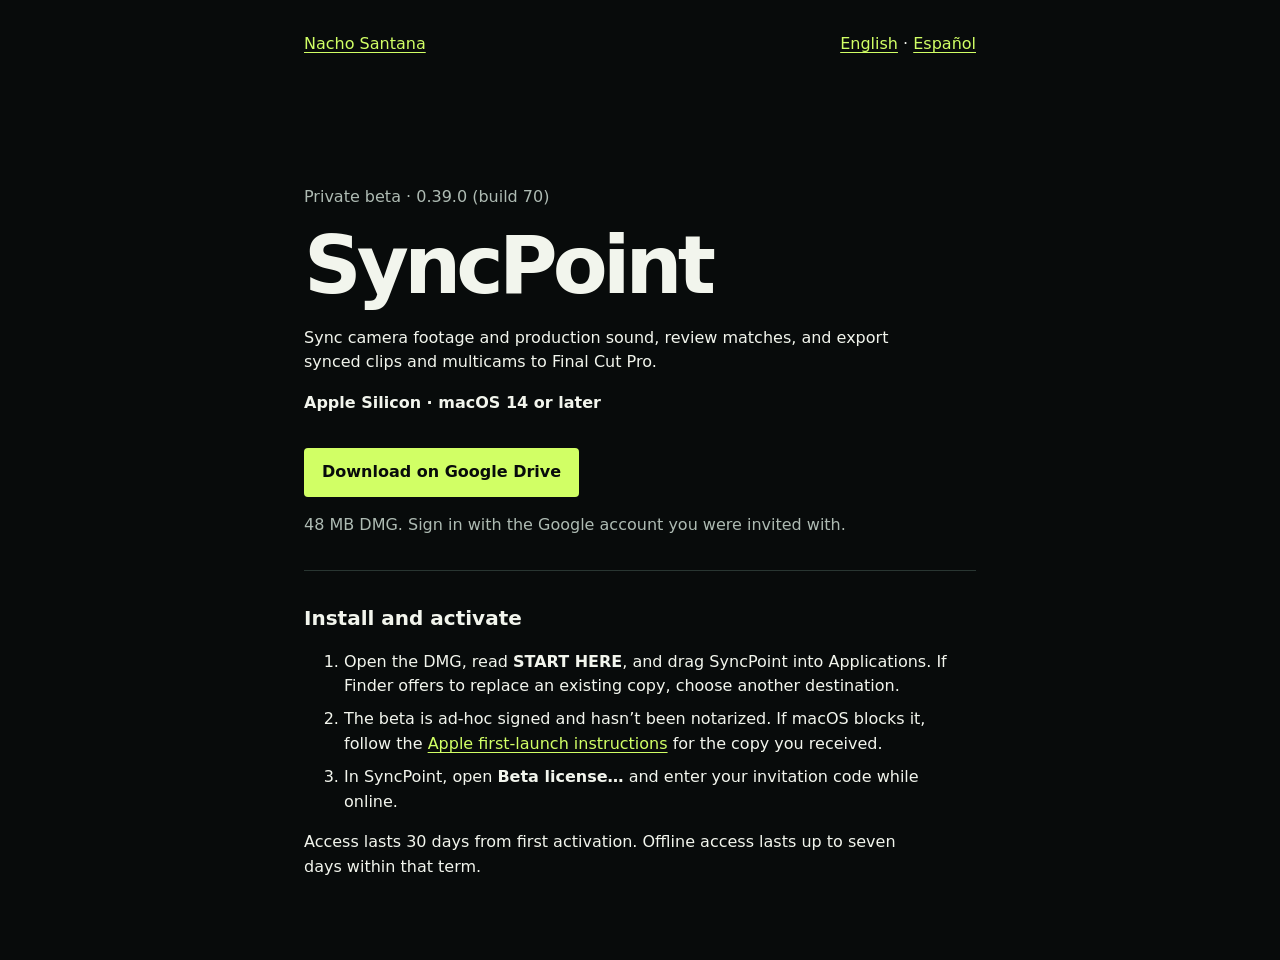
==== syncpoint/index.html @ afa79b9b "Add restricted SyncPoint beta download page" ====
<!doctype html>
<html lang="en">
<head>
  <meta charset="utf-8">
  <meta name="viewport" content="width=device-width, initial-scale=1">
  <meta name="robots" content="noindex">
  <meta name="theme-color" content="#080b0b">
  <meta name="description" content="Download and activate the SyncPoint private beta for Apple Silicon Macs.">
  <title>SyncPoint private beta · Nacho Santana</title>
  <link rel="icon" href="/assets/favicon.svg?v=2" type="image/svg+xml">
  <style>
    :root { color-scheme: dark; font-family: system-ui, sans-serif; background: #080b0b; color: #f2f5ed; }
    body { margin: 0; padding: 2rem clamp(1.25rem, 6vw, 4rem); line-height: 1.55; }
    header, main { max-width: 42rem; margin-inline: auto; }
    header { display: flex; flex-wrap: wrap; justify-content: space-between; gap: .75rem 1.5rem; }
    main { margin-block: clamp(3rem, 12vw, 8rem) 3rem; }
    h1 { font-size: clamp(2.7rem, 10vw, 5rem); line-height: 1; letter-spacing: -.06em; margin: .5rem 0 1.25rem; }
    h2 { font-size: 1.25rem; margin: 2rem 0 .5rem; }
    p, ol { max-width: 60ch; }
    li + li { margin-top: .5rem; }
    .muted { color: #aebbb3; }
    .button { display: inline-block; margin-top: 1rem; padding: .75rem 1.125rem; border-radius: .25rem; background: #d1ff65; color: #080b0b; font-weight: 700; text-decoration: none; }
    a { color: #d1ff65; text-underline-offset: .2em; }
    a:focus-visible { outline: 2px solid #f2f5ed; outline-offset: 5px; }
    .install { margin-top: 2rem; border-top: 1px solid #293632; }
    [hidden] { display: none !important; }
  </style>
</head>
<body>
  <header>
    <a href="/">Nacho Santana</a>
    <nav aria-label="Language"><a href="?lang=en" lang="en">English</a> · <a href="?lang=es" lang="es">Español</a></nav>
  </header>
  <main>
    <section id="english" lang="en">
      <p class="muted">Private beta · 0.39.0 (build 70)</p>
      <h1>SyncPoint</h1>
      <p>Sync camera footage and production sound, review matches, and export synced clips and multicams to Final Cut Pro.</p>
      <p><strong>Apple Silicon · macOS 14 or later</strong></p>
      <a class="button" href="https://drive.google.com/file/d/1BDPF0Z3s4RGSh9fIXdURQws7NoGMh_xc/view?usp=drivesdk">Download on Google Drive</a>
      <p class="muted">48 MB DMG. Sign in with the Google account you were invited with.</p>
      <div class="install">
        <h2>Install and activate</h2>
        <ol>
          <li>Open the DMG, read <strong>START HERE</strong>, and drag SyncPoint into Applications. If Finder offers to replace an existing copy, choose another destination.</li>
          <li>The beta is ad-hoc signed and hasn’t been notarized. If macOS blocks it, follow the <a href="https://support.apple.com/en-gb/102445">Apple first-launch instructions</a> for the copy you received.</li>
          <li>In SyncPoint, open <strong>Beta license…</strong> and enter your invitation code while online.</li>
        </ol>
        <p>Access lasts 30 days from first activation. Offline access lasts up to seven days within that term.</p>
      </div>
    </section>
    <section id="spanish" lang="es" hidden>
      <p class="muted">Beta privada · 0.39.0 (compilación 70)</p>
      <h1>SyncPoint</h1>
      <p>Sincroniza imagen y sonido directo, revisa las coincidencias y exporta clips sincronizados y multicámara a Final Cut Pro.</p>
      <p><strong>Apple Silicon · macOS 14 o posterior</strong></p>
      <a class="button" href="https://drive.google.com/file/d/1BDPF0Z3s4RGSh9fIXdURQws7NoGMh_xc/view?usp=drivesdk">Descargar en Google Drive</a>
      <p class="muted">DMG de 48 MB. Inicia sesión con la cuenta de Google que recibió la invitación.</p>
      <div class="install">
        <h2>Instalación y activación</h2>
        <ol>
          <li>Abre el DMG, lee <strong>START HERE</strong> y arrastra SyncPoint a Aplicaciones. Si Finder te ofrece reemplazar una copia existente, elige otro destino.</li>
          <li>La beta tiene firma ad hoc y carece de notarización. Si macOS la bloquea, sigue <a href="https://support.apple.com/es-es/102445">las instrucciones de Apple</a> para abrir la copia que recibiste.</li>
          <li>En SyncPoint, abre <strong>Beta license…</strong> e introduce tu código de invitación con conexión a internet.</li>
        </ol>
        <p>El acceso dura 30 días desde la primera activación. Puedes trabajar sin conexión hasta siete días dentro de ese plazo.</p>
      </div>
    </section>
  </main>
  <script>
    if (new URLSearchParams(location.search).get('lang') === 'es') {
      document.documentElement.lang = 'es';
      document.getElementById('english').hidden = true;
      document.getElementById('spanish').hidden = false;
    }
  </script>
</body>
</html>
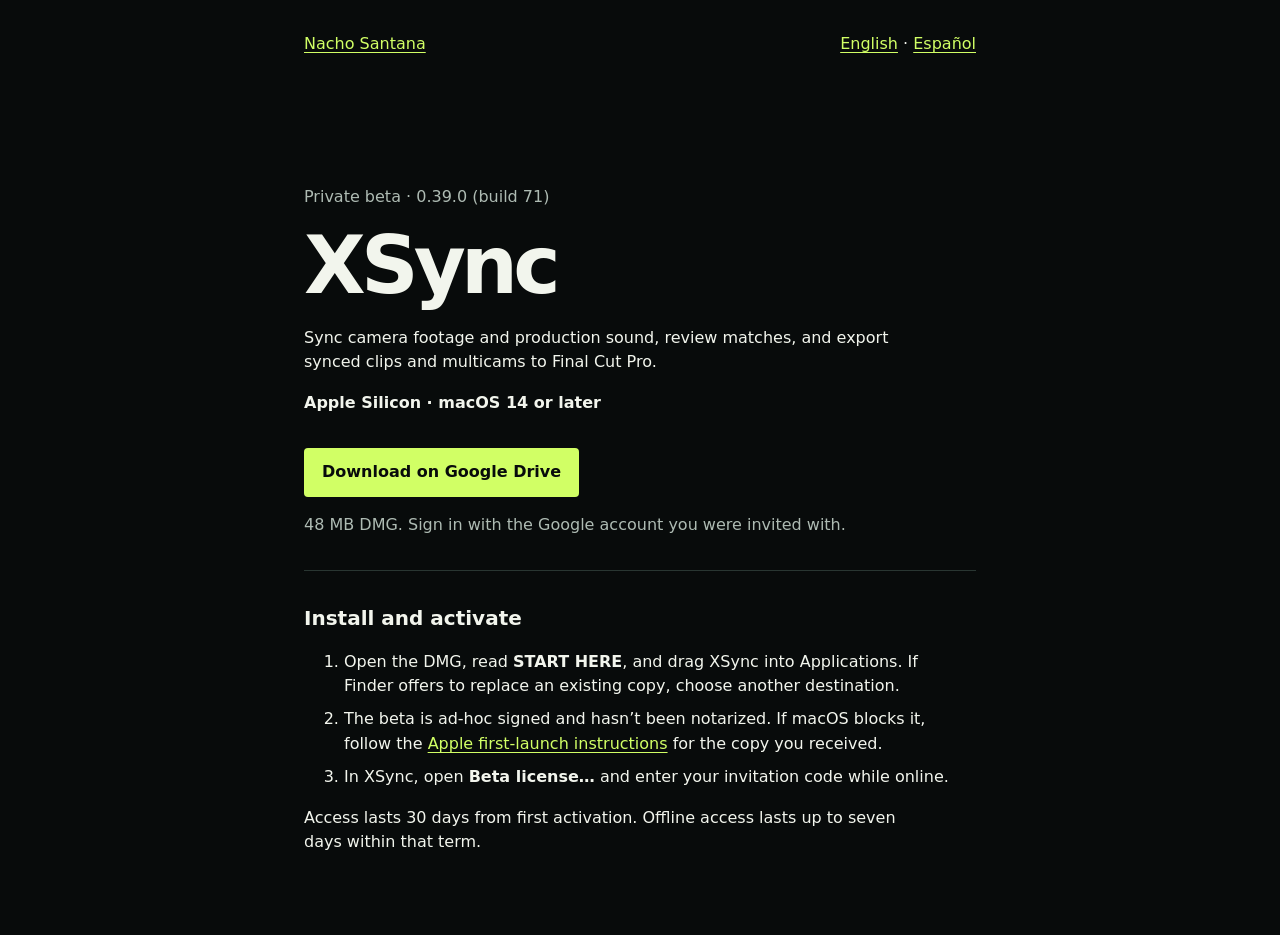
==== commit fcc95ce1: "Rename private beta page to XSync" ====
--- a/syncpoint/index.html
+++ b/syncpoint/index.html
@@ -4,75 +4,12 @@
   <meta charset="utf-8">
   <meta name="viewport" content="width=device-width, initial-scale=1">
   <meta name="robots" content="noindex">
-  <meta name="theme-color" content="#080b0b">
-  <meta name="description" content="Download and activate the SyncPoint private beta for Apple Silicon Macs.">
-  <title>SyncPoint private beta · Nacho Santana</title>
-  <link rel="icon" href="/assets/favicon.svg?v=2" type="image/svg+xml">
-  <style>
-    :root { color-scheme: dark; font-family: system-ui, sans-serif; background: #080b0b; color: #f2f5ed; }
-    body { margin: 0; padding: 2rem clamp(1.25rem, 6vw, 4rem); line-height: 1.55; }
-    header, main { max-width: 42rem; margin-inline: auto; }
-    header { display: flex; flex-wrap: wrap; justify-content: space-between; gap: .75rem 1.5rem; }
-    main { margin-block: clamp(3rem, 12vw, 8rem) 3rem; }
-    h1 { font-size: clamp(2.7rem, 10vw, 5rem); line-height: 1; letter-spacing: -.06em; margin: .5rem 0 1.25rem; }
-    h2 { font-size: 1.25rem; margin: 2rem 0 .5rem; }
-    p, ol { max-width: 60ch; }
-    li + li { margin-top: .5rem; }
-    .muted { color: #aebbb3; }
-    .button { display: inline-block; margin-top: 1rem; padding: .75rem 1.125rem; border-radius: .25rem; background: #d1ff65; color: #080b0b; font-weight: 700; text-decoration: none; }
-    a { color: #d1ff65; text-underline-offset: .2em; }
-    a:focus-visible { outline: 2px solid #f2f5ed; outline-offset: 5px; }
-    .install { margin-top: 2rem; border-top: 1px solid #293632; }
-    [hidden] { display: none !important; }
-  </style>
+  <link rel="canonical" href="https://cutbynacho.com/xsync/">
+  <title>XSync private beta</title>
+  <noscript><meta http-equiv="refresh" content="0; url=/xsync/"></noscript>
+  <script>location.replace('/xsync/' + location.search + location.hash);</script>
 </head>
 <body>
-  <header>
-    <a href="/">Nacho Santana</a>
-    <nav aria-label="Language"><a href="?lang=en" lang="en">English</a> · <a href="?lang=es" lang="es">Español</a></nav>
-  </header>
-  <main>
-    <section id="english" lang="en">
-      <p class="muted">Private beta · 0.39.0 (build 70)</p>
-      <h1>SyncPoint</h1>
-      <p>Sync camera footage and production sound, review matches, and export synced clips and multicams to Final Cut Pro.</p>
-      <p><strong>Apple Silicon · macOS 14 or later</strong></p>
-      <a class="button" href="https://drive.google.com/file/d/1BDPF0Z3s4RGSh9fIXdURQws7NoGMh_xc/view?usp=drivesdk">Download on Google Drive</a>
-      <p class="muted">48 MB DMG. Sign in with the Google account you were invited with.</p>
-      <div class="install">
-        <h2>Install and activate</h2>
-        <ol>
-          <li>Open the DMG, read <strong>START HERE</strong>, and drag SyncPoint into Applications. If Finder offers to replace an existing copy, choose another destination.</li>
-          <li>The beta is ad-hoc signed and hasn’t been notarized. If macOS blocks it, follow the <a href="https://support.apple.com/en-gb/102445">Apple first-launch instructions</a> for the copy you received.</li>
-          <li>In SyncPoint, open <strong>Beta license…</strong> and enter your invitation code while online.</li>
-        </ol>
-        <p>Access lasts 30 days from first activation. Offline access lasts up to seven days within that term.</p>
-      </div>
-    </section>
-    <section id="spanish" lang="es" hidden>
-      <p class="muted">Beta privada · 0.39.0 (compilación 70)</p>
-      <h1>SyncPoint</h1>
-      <p>Sincroniza imagen y sonido directo, revisa las coincidencias y exporta clips sincronizados y multicámara a Final Cut Pro.</p>
-      <p><strong>Apple Silicon · macOS 14 o posterior</strong></p>
-      <a class="button" href="https://drive.google.com/file/d/1BDPF0Z3s4RGSh9fIXdURQws7NoGMh_xc/view?usp=drivesdk">Descargar en Google Drive</a>
-      <p class="muted">DMG de 48 MB. Inicia sesión con la cuenta de Google que recibió la invitación.</p>
-      <div class="install">
-        <h2>Instalación y activación</h2>
-        <ol>
-          <li>Abre el DMG, lee <strong>START HERE</strong> y arrastra SyncPoint a Aplicaciones. Si Finder te ofrece reemplazar una copia existente, elige otro destino.</li>
-          <li>La beta tiene firma ad hoc y carece de notarización. Si macOS la bloquea, sigue <a href="https://support.apple.com/es-es/102445">las instrucciones de Apple</a> para abrir la copia que recibiste.</li>
-          <li>En SyncPoint, abre <strong>Beta license…</strong> e introduce tu código de invitación con conexión a internet.</li>
-        </ol>
-        <p>El acceso dura 30 días desde la primera activación. Puedes trabajar sin conexión hasta siete días dentro de ese plazo.</p>
-      </div>
-    </section>
-  </main>
-  <script>
-    if (new URLSearchParams(location.search).get('lang') === 'es') {
-      document.documentElement.lang = 'es';
-      document.getElementById('english').hidden = true;
-      document.getElementById('spanish').hidden = false;
-    }
-  </script>
+  <p><a href="/xsync/">Open the XSync private beta page</a></p>
 </body>
 </html>
